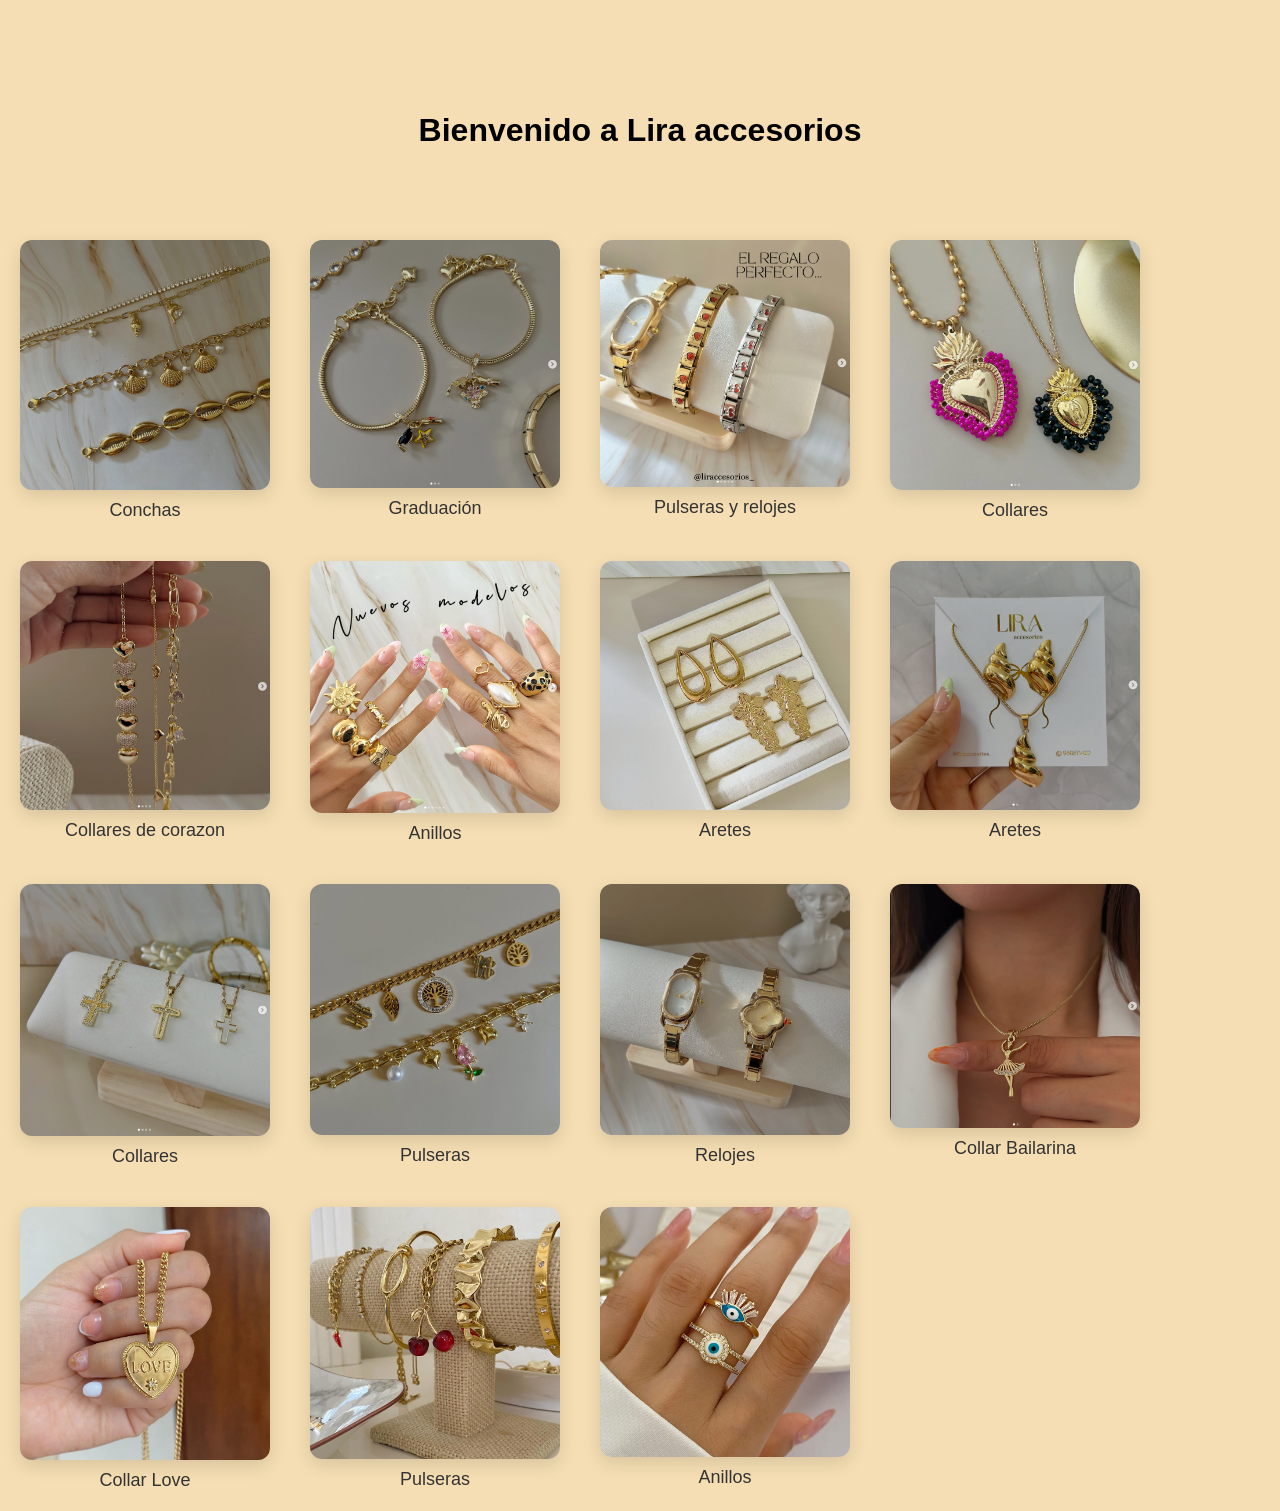
==== index.html @ 11cfc18e "Primer commit de mi pagina web" ====
<!DOCTYPE html>
<html lang="en">
<head>
    <meta charset="UTF-8">
    <meta name="viewport" content="width=device-width, initial-scale=1.0">
    <title>Pagina de ventas</title>
    <link rel="stylesheet" href="style.css">
</head>
<body>
    <div class="contenedor-h1">
    <h1>Bienvenido a Lira accesorios</h1>
    </div>

    <div class="productos">
        <div class="producto1">
            <img src="imagen1.png" alt="producto1" />
            <h1>Conchas</h1>
        </div>

        <div class="producto2">
            <img src="imagen2.png" alt="producto2" />
            <h2>Graduación</h2>
        </div>

        <div class="producto3">
            <img src="muñequeras.png" alt="producto3" />
            <h3>Pulseras y relojes</h3>
        </div>

        <div class="producto4">
            <img src="Collares2.png" alt="producto4" />
            <h4>Collares</h4>
        </div>

        <div class="producto5">
            <img src="collares3.png" alt="producto5" />
            <h5>Collares de corazon</h5>
        </div>
        <div class="producto6">
            <img src="anillos.png" alt="producto6" />
            <h6>Anillos</h6>
        </div>

        <div class="producto7">
            <img src="aretes.png" alt="producto7" />
            <h7>Aretes</h7>
        </div>

         <div class="producto8">
            <img src="aretes2.png" alt="producto8" />
            <h8>Aretes</h8>
        </div>

        <div class="producto9">
            <img src="collares4.png" alt="producto9" />
            <h9>Collares</h9>
        </div>

          <div class="producto10">
            <img src="pulseras.png" alt="producto10" />
            <h10>Pulseras</h10>
        </div>

        <div class="producto11">
            <img src="Relojes.png" alt="producto11" />
            <h11>Relojes</h11>
        </div>

         <div class="producto12">
            <img src="collar-bailarina.png" alt="producto12" />
            <h12>Collar Bailarina</h12>
        </div>

        <div class="producto13">
            <img src="collar-love.png" alt="producto13" />
            <h13>Collar Love</h13>
        </div>

         <div class="producto14">
            <img src="pulseras2.png" alt="producto14" />
            <h14>Pulseras</h14>
        </div>

        <div class="producto15">
            <img src="anillos-ojos.png" alt="producto15" />
            <h15>Anillos</h15>
        </div>









    </div>


  

    <script src="script.js"></script>
    
</body>
</html>
---- style.css ----
body {
    margin: 0;
    background-color: wheat;
    font-family: Arial, sans-serif;
}

h1 {
    color: black;
    text-align: center;
}

.contenedor-h1 {
    display: flex;
    justify-content: center;
    align-items: center;
    min-height: 20vh;
    padding-top: 40px;
}

.productos {
    display: flex;
    justify-content: flex-start;
    align-items: flex-start;
    gap: 40px;
    padding: 20px;
    flex-wrap: wrap;
}

.producto1,
.producto2,
.producto3,
.producto4,
.producto5,
.producto6,
.producto7,
.producto8,
.producto9,
.producto10,
.producto11,
.producto12,
.producto13,
.producto14,
.producto15 {
    display: flex;
    flex-direction: column;
    align-items: center;
    gap: 10px;
    transition: transform 0.25s ease, box-shadow 0.25s ease;
    cursor: pointer;
}

.producto1:hover,
.producto2:hover,
.producto3:hover,
.producto4:hover,
.producto5:hover,
.producto6:hover,
.producto7:hover,
.producto8:hover,
.producto9:hover,
.producto10:hover,
.producto11:hover,
.producto12:hover,
.producto13:hover,
.producto14:hover,
.producto15:hover {
    transform: translateY(-6px) scale(1.02);
}

.producto1 img,
.producto2 img,
.producto3 img,
.producto4 img,
.producto5 img,
.producto6 img,
.producto7 img,
.producto8 img,
.producto9 img,
.producto10 img,
.producto11 img,
.producto12 img,
.producto13 img,
.producto14 img,
.producto15 img {
    width: 250px;
    height: auto;
    border-radius: 12px;
    box-shadow: 0 6px 18px rgba(0, 0, 0, 0.12);
    transition: transform 0.25s ease, box-shadow 0.25s ease;
}

.producto1:hover img,
.producto2:hover img,
.producto3:hover img,
.producto4:hover img,
.producto5:hover img,
.producto6:hover img,
.producto7:hover img,
.producto8:hover img,
.producto9:hover img,
.producto10:hover img,
.producto11:hover img,
.producto12:hover img,
.producto13:hover img,
.producto14:hover img,
.producto15:hover img {
    transform: scale(1.03);
    box-shadow: 0 10px 22px rgba(0, 0, 0, 0.18);
}

.producto1 h1,
.producto2 h2,
.producto3 h3,
.producto4 h4,
.producto5 h5,
.producto6 h6,
.producto7 h7,
.producto8 h8,
.producto9 h9,
.producto10 h10,
.producto11 h11,
.producto12 h12,
.producto13 h13,
.producto14 h14,
.producto15 h15 {
    margin: 0;
    font-size: 18px;
    font-family: Arial, sans-serif;
    color: #333;
    text-align: center;
    font-weight: normal;
}
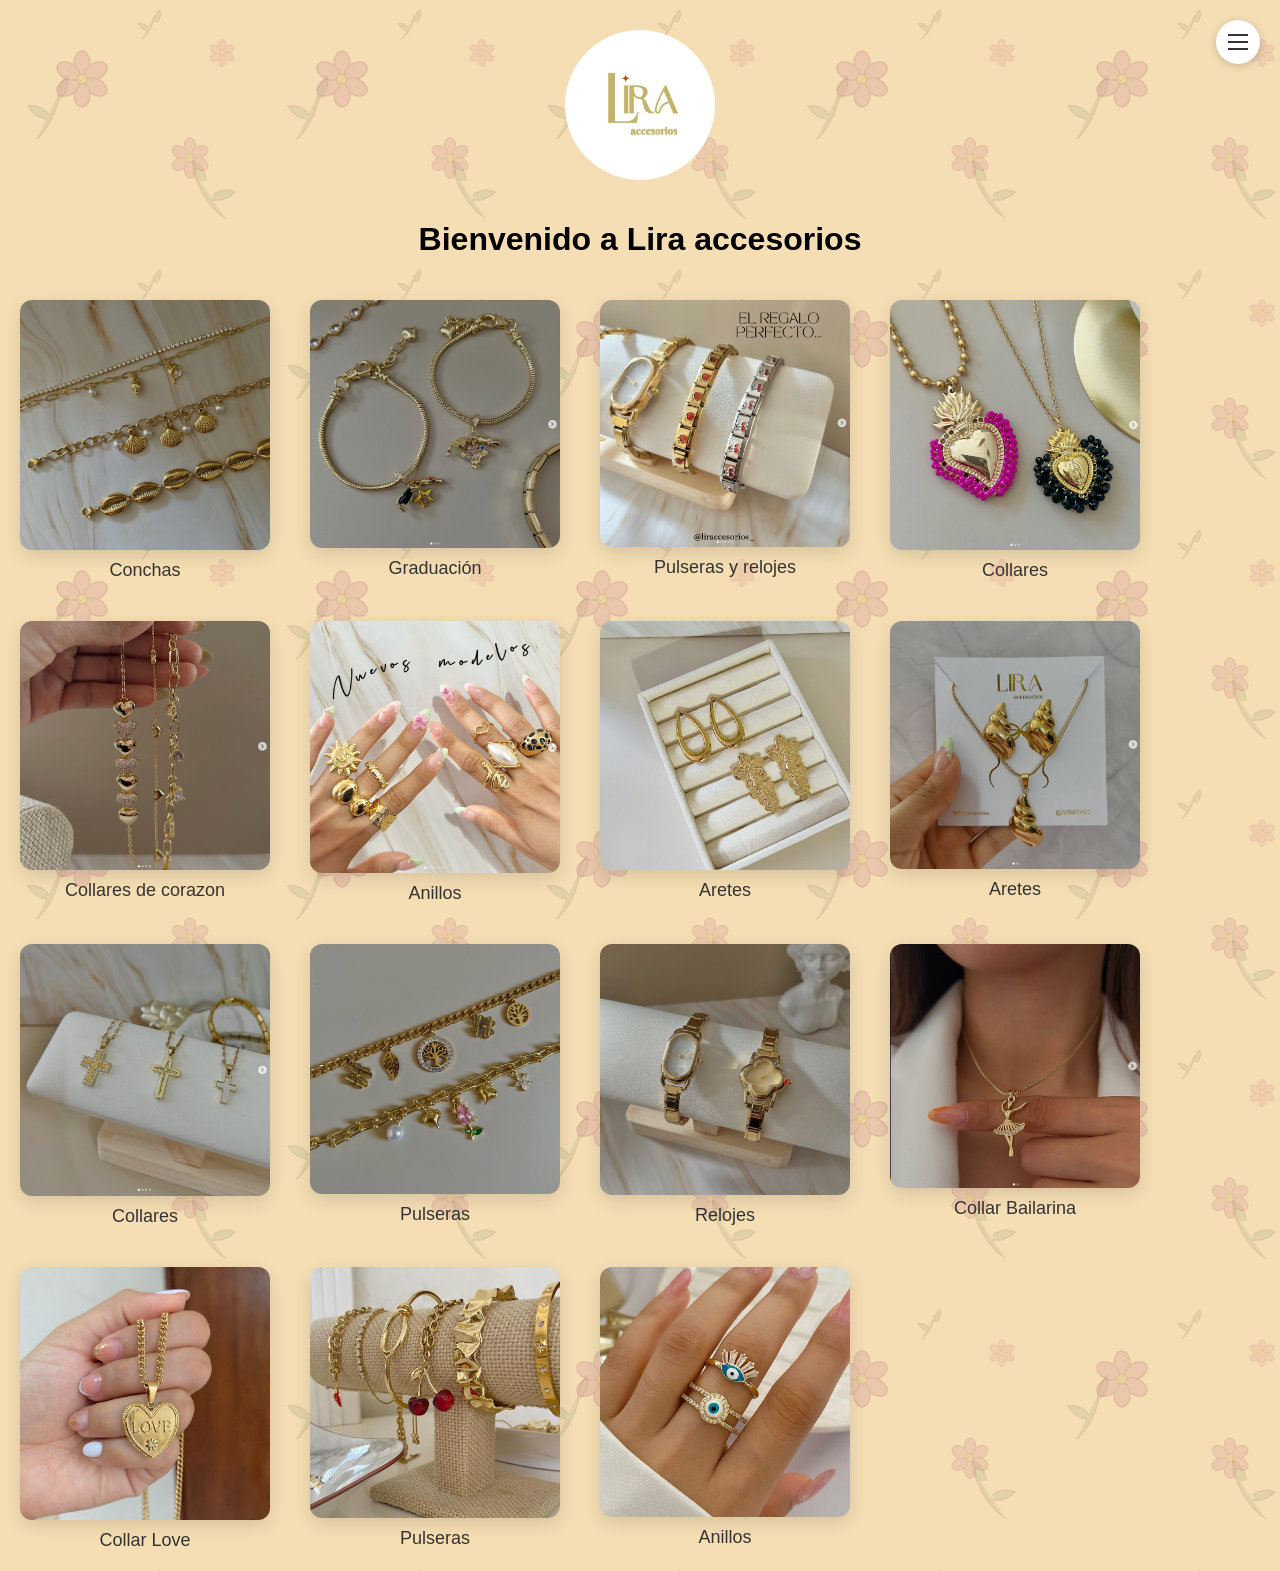
==== commit f7da0059: "Primer commit de mi pagina web" ====
--- a/index.html
+++ b/index.html
@@ -1,5 +1,5 @@
 <!DOCTYPE html>
-<html lang="en">
+<html lang="es">
 <head>
     <meta charset="UTF-8">
     <meta name="viewport" content="width=device-width, initial-scale=1.0">
@@ -7,8 +7,101 @@
     <link rel="stylesheet" href="style.css">
 </head>
 <body>
+    <details class="menu-navegacion">
+        <summary aria-label="Abrir menú de navegación">
+            <span></span>
+            <span></span>
+            <span></span>
+        </summary>
+        <nav class="menu-opciones" aria-label="Menú principal">
+            <a href="#inicio-sesion" id="abrir-inicio-sesion">Inicio de sesión</a>
+            <a href="#mi-carrito" id="abrir-carrito">
+                <svg class="icono-carrito" viewBox="0 0 24 24" aria-hidden="true">
+                    <path d="M6 8h12l1 13H5L6 8Z"></path>
+                    <path d="M9 8a3 3 0 0 1 6 0"></path>
+                </svg>
+                Mi carrito <span class="contador-carrito" id="contador-carrito" aria-label="Productos en el carrito">0</span>
+            </a>
+            <a href="#lo-mas-nuevo">Lo más nuevo</a>
+            <a href="#lo-mas-vendido">Lo más vendido</a>
+        </nav>
+    </details>
+
+    <dialog class="dialogo-cuenta" id="dialogo-cuenta" aria-labelledby="titulo-cuenta">
+        <button class="cerrar-dialogo" type="button" aria-label="Cerrar">×</button>
+
+        <section data-vista-cuenta="inicio">
+            <h2 id="titulo-cuenta">Iniciar sesión</h2>
+            <form data-formulario-cuenta="inicio">
+                <label for="correo-inicio">Correo electrónico</label>
+                <input id="correo-inicio" name="correo" type="email" autocomplete="email" required>
+
+                <label for="usuario-inicio">Usuario</label>
+                <input id="usuario-inicio" name="usuario" type="text" autocomplete="username" required>
+
+                <label for="contrasena-inicio">Contraseña</label>
+                <input id="contrasena-inicio" name="contrasena" type="password" autocomplete="current-password" required>
+
+                <button class="boton-cuenta" type="submit">Iniciar sesión</button>
+                <p class="mensaje-cuenta" aria-live="polite"></p>
+            </form>
+            <button class="enlace-cuenta" type="button" data-mostrar-vista="recuperacion">¿Olvidaste tu contraseña?</button>
+            <p class="texto-registro">¿No tienes cuenta?</p>
+            <button class="enlace-cuenta" type="button" data-mostrar-vista="registro">Únete a la cuenta de los mejores accesorios</button>
+        </section>
+
+        <section data-vista-cuenta="registro" hidden>
+            <h2>Únete a Lira accesorios</h2>
+            <form data-formulario-cuenta="registro">
+                <label for="correo-registro">Correo electrónico</label>
+                <input id="correo-registro" name="correo" type="email" autocomplete="email" required>
+
+                <label for="usuario-registro">Usuario</label>
+                <input id="usuario-registro" name="usuario" type="text" autocomplete="username" required>
+
+                <label for="contrasena-registro">Contraseña</label>
+                <input id="contrasena-registro" name="contrasena" type="password" autocomplete="new-password" minlength="8" required>
+
+                <button class="boton-cuenta" type="submit">Crear cuenta</button>
+                <p class="mensaje-cuenta" aria-live="polite"></p>
+            </form>
+            <button class="enlace-cuenta" type="button" data-mostrar-vista="inicio">Volver a iniciar sesión</button>
+        </section>
+
+        <section data-vista-cuenta="recuperacion" hidden>
+            <h2>Recuperar contraseña</h2>
+            <form data-formulario-cuenta="recuperacion">
+                <label for="correo-recuperacion">Correo electrónico</label>
+                <input id="correo-recuperacion" name="correo" type="email" autocomplete="email" required>
+
+                <button class="boton-cuenta" type="submit">Solicitar recuperación</button>
+                <p class="mensaje-cuenta" aria-live="polite"></p>
+            </form>
+            <button class="enlace-cuenta" type="button" data-mostrar-vista="inicio">Volver a iniciar sesión</button>
+        </section>
+    </dialog>
+
+    <dialog class="dialogo-producto" id="dialogo-producto" aria-labelledby="nombre-producto">
+        <button class="cerrar-dialogo" type="button" aria-label="Cerrar">×</button>
+        <img class="imagen-producto-ampliada" id="imagen-producto-ampliada" alt="">
+        <h2 id="nombre-producto"></h2>
+        <button class="boton-cuenta" id="agregar-al-carrito" type="button">Agregar al carrito</button>
+        <p class="mensaje-carrito" id="mensaje-producto" aria-live="polite"></p>
+    </dialog>
+
+    <dialog class="dialogo-carrito" id="dialogo-carrito" aria-labelledby="titulo-carrito">
+        <button class="cerrar-dialogo" type="button" aria-label="Cerrar">×</button>
+        <h2 id="titulo-carrito">Mi carrito</h2>
+        <p class="aviso-almacenamiento" id="aviso-almacenamiento" aria-live="polite"></p>
+        <div class="lista-carrito" id="lista-carrito"></div>
+    </dialog>
+
+    <div class="Logo">
+        <img src="LogoPrimero.jpg" alt="Logo de la empresa" />
+    </div>
+
     <div class="contenedor-h1">
-    <h1>Bienvenido a Lira accesorios</h1>
+        <h1>Bienvenido a Lira accesorios</h1>
     </div>
 
     <div class="productos">
--- a/style.css
+++ b/style.css
@@ -1,6 +1,9 @@
 body {
     margin: 0;
     background-color: wheat;
+    background-image: url("flores-fondo.svg");
+    background-repeat: repeat;
+    background-size: 260px 260px;
     font-family: Arial, sans-serif;
 }
 
@@ -9,12 +12,289 @@
     text-align: center;
 }
 
+.menu-navegacion {
+    position: fixed;
+    top: 20px;
+    right: 20px;
+    z-index: 10;
+}
+
+.menu-navegacion summary {
+    display: flex;
+    width: 44px;
+    height: 44px;
+    flex-direction: column;
+    justify-content: center;
+    align-items: center;
+    gap: 5px;
+    background-color: white;
+    border-radius: 50%;
+    box-shadow: 0 2px 8px rgba(0, 0, 0, 0.18);
+    cursor: pointer;
+    list-style: none;
+}
+
+.menu-navegacion summary::-webkit-details-marker {
+    display: none;
+}
+
+.menu-navegacion summary span {
+    width: 20px;
+    height: 2px;
+    background-color: #333;
+}
+
+.menu-opciones {
+    position: absolute;
+    top: 52px;
+    right: 0;
+    display: flex;
+    min-width: 190px;
+    flex-direction: column;
+    padding: 8px;
+    background-color: white;
+    border-radius: 10px;
+    box-shadow: 0 6px 18px rgba(0, 0, 0, 0.18);
+}
+
+.menu-opciones a {
+    display: flex;
+    align-items: center;
+    gap: 10px;
+    padding: 12px;
+    border-radius: 6px;
+    color: #333;
+    text-decoration: none;
+}
+
+.menu-opciones a:hover,
+.menu-opciones a:focus-visible {
+    background-color: wheat;
+}
+
+.icono-carrito {
+    width: 20px;
+    height: 20px;
+    fill: none;
+    stroke: currentColor;
+    stroke-linecap: round;
+    stroke-linejoin: round;
+    stroke-width: 1.8;
+}
+
+.contador-carrito {
+    display: inline-flex;
+    min-width: 20px;
+    height: 20px;
+    align-items: center;
+    justify-content: center;
+    padding: 0 4px;
+    border-radius: 10px;
+    background-color: #704b34;
+    color: white;
+    font-size: 12px;
+}
+
+.dialogo-producto,
+.dialogo-carrito {
+    width: min(520px, calc(100% - 40px));
+    max-height: calc(100% - 40px);
+    box-sizing: border-box;
+    padding: 32px;
+    border: 0;
+    border-radius: 14px;
+    color: #333;
+    box-shadow: 0 12px 40px rgba(0, 0, 0, 0.25);
+}
+
+.dialogo-producto::backdrop,
+.dialogo-carrito::backdrop {
+    background-color: rgba(0, 0, 0, 0.5);
+}
+
+.dialogo-producto h2,
+.dialogo-carrito h2 {
+    margin: 16px 32px 20px 0;
+    text-align: center;
+}
+
+.imagen-producto-ampliada {
+    display: block;
+    width: 100%;
+    max-height: 55vh;
+    border-radius: 10px;
+    object-fit: contain;
+}
+
+.dialogo-producto .boton-cuenta {
+    width: 100%;
+}
+
+.mensaje-carrito,
+.aviso-almacenamiento {
+    margin: 12px 0 0;
+    color: #704b34;
+    font-size: 14px;
+}
+
+.lista-carrito {
+    display: flex;
+    max-height: 60vh;
+    flex-direction: column;
+    gap: 14px;
+    overflow-y: auto;
+}
+
+.carrito-vacio {
+    text-align: center;
+}
+
+.producto-en-carrito {
+    display: grid;
+    grid-template-columns: 72px minmax(0, 1fr) auto;
+    align-items: center;
+    gap: 12px;
+    padding: 10px 0;
+    border-bottom: 1px solid #e6ddce;
+}
+
+.producto-en-carrito img {
+    width: 72px;
+    height: 72px;
+    border-radius: 8px;
+    object-fit: cover;
+}
+
+.producto-en-carrito h3 {
+    margin: 0 0 8px;
+    font-size: 16px;
+}
+
+.controles-cantidad {
+    display: flex;
+    align-items: center;
+    gap: 8px;
+}
+
+.controles-cantidad button {
+    width: 30px;
+    height: 30px;
+    border: 1px solid #c9c1b2;
+    border-radius: 6px;
+    background: white;
+    color: #333;
+    font: inherit;
+    cursor: pointer;
+}
+
+.quitar-producto {
+    border: 0 !important;
+    color: #8b3d3d !important;
+}
+
+.dialogo-cuenta {
+    width: min(420px, calc(100% - 40px));
+    max-height: calc(100% - 40px);
+    padding: 32px;
+    border: 0;
+    border-radius: 14px;
+    color: #333;
+    box-shadow: 0 12px 40px rgba(0, 0, 0, 0.25);
+}
+
+.dialogo-cuenta::backdrop {
+    background-color: rgba(0, 0, 0, 0.45);
+}
+
+.dialogo-cuenta h2 {
+    margin: 0 32px 24px 0;
+    text-align: center;
+}
+
+.cerrar-dialogo {
+    position: absolute;
+    top: 10px;
+    right: 14px;
+    border: 0;
+    background: transparent;
+    color: #555;
+    font-size: 28px;
+    cursor: pointer;
+}
+
+.dialogo-cuenta form {
+    display: flex;
+    flex-direction: column;
+    gap: 10px;
+}
+
+.dialogo-cuenta label {
+    font-size: 14px;
+    font-weight: 600;
+}
+
+.dialogo-cuenta input {
+    width: 100%;
+    box-sizing: border-box;
+    margin-bottom: 8px;
+    padding: 11px 12px;
+    border: 1px solid #c9c1b2;
+    border-radius: 7px;
+    font: inherit;
+}
+
+.boton-cuenta {
+    padding: 12px;
+    border: 0;
+    border-radius: 7px;
+    background-color: #704b34;
+    color: white;
+    font: inherit;
+    cursor: pointer;
+}
+
+.boton-cuenta:hover {
+    background-color: #563923;
+}
+
+.enlace-cuenta {
+    padding: 0;
+    border: 0;
+    background: transparent;
+    color: #704b34;
+    font: inherit;
+    text-align: left;
+    text-decoration: underline;
+    cursor: pointer;
+}
+
+.texto-registro {
+    margin: 20px 0 6px;
+}
+
+.mensaje-cuenta {
+    margin: 0;
+    font-size: 14px;
+}
+
+.Logo {
+    display: flex;
+    justify-content: center;
+    padding-top: 30px;
+}
+
+.Logo img {
+    width: 150px;
+    height: 150px;
+    border-radius: 50%;
+    object-fit: cover;
+}
+
 .contenedor-h1 {
     display: flex;
     justify-content: center;
     align-items: center;
-    min-height: 20vh;
-    padding-top: 40px;
+    padding: 20px 20px 0;
 }
 
 .productos {
